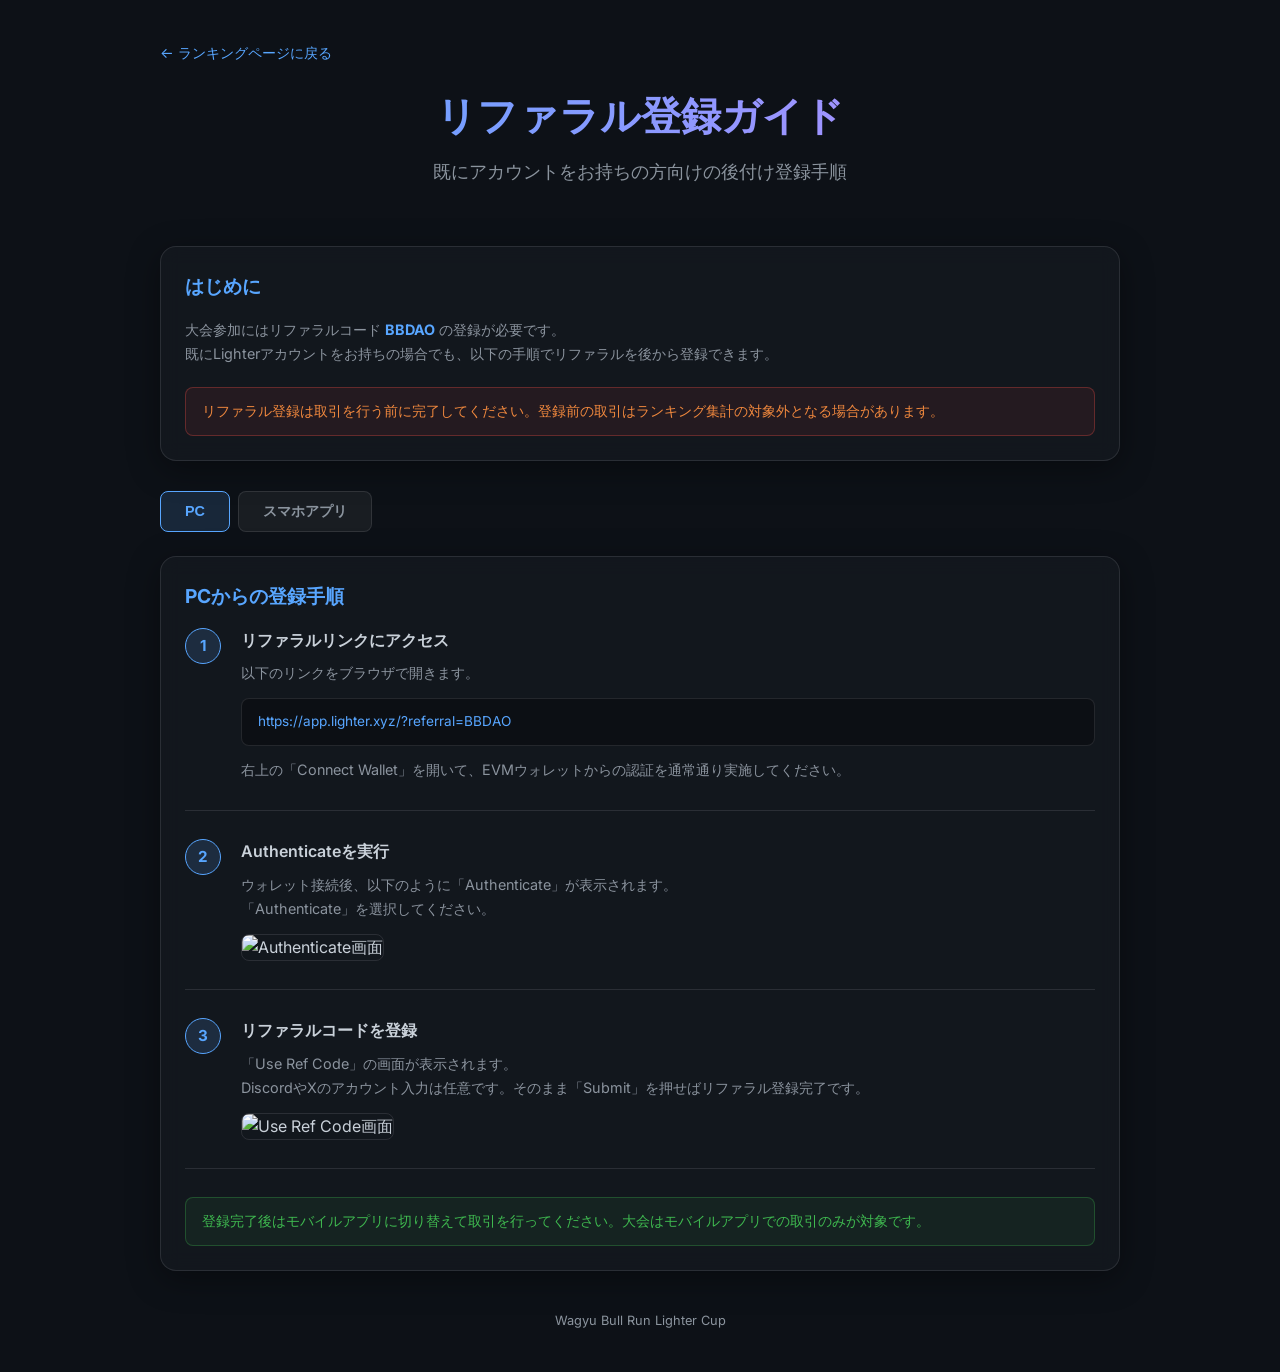
==== troubleshoot/index.html @ 031b02b6 "Add referral registration troubleshoot guide page Co-Authored-By: Claude Opus 4.6 (1M context) <nore" ====
<!DOCTYPE html>
<html lang="ja">
<head>
  <meta charset="UTF-8">
  <meta name="viewport" content="width=device-width, initial-scale=1.0">
  <title>リファラル登録ガイド - Lighter Cup</title>
  <link rel="stylesheet" href="../style.css?v=4">
  <link rel="preconnect" href="https://fonts.googleapis.com">
  <link rel="preconnect" href="https://fonts.gstatic.com" crossorigin>
  <link href="https://fonts.googleapis.com/css2?family=Inter:wght@400;600;800&display=swap" rel="stylesheet">
  <style>
    .back-link {
      display: inline-block;
      color: var(--accent-color);
      text-decoration: none;
      font-size: 0.9rem;
      margin-bottom: 20px;
      transition: opacity 0.2s;
    }
    .back-link:hover { opacity: 0.8; }

    .tab-switch {
      display: flex;
      gap: 8px;
      margin-bottom: 24px;
    }
    .tab-btn {
      background: rgba(255, 255, 255, 0.05);
      border: 1px solid var(--glass-border);
      color: var(--text-secondary);
      border-radius: 8px;
      padding: 10px 24px;
      font-size: 0.9rem;
      font-weight: 600;
      cursor: pointer;
      transition: all 0.2s;
    }
    .tab-btn:hover {
      background: rgba(255, 255, 255, 0.08);
    }
    .tab-btn.active {
      border-color: var(--accent-color);
      color: var(--accent-color);
      background: rgba(88, 166, 255, 0.15);
    }
    .tab-content { display: none; }
    .tab-content.active { display: block; }

    .step {
      display: flex;
      gap: 20px;
      align-items: flex-start;
      margin-bottom: 28px;
      padding-bottom: 28px;
      border-bottom: 1px solid var(--glass-border);
    }
    .step:last-child {
      border-bottom: none;
      margin-bottom: 0;
      padding-bottom: 0;
    }
    .step-number {
      flex-shrink: 0;
      width: 36px;
      height: 36px;
      background: rgba(88, 166, 255, 0.15);
      border: 1px solid var(--accent-color);
      border-radius: 50%;
      display: flex;
      align-items: center;
      justify-content: center;
      font-weight: 700;
      color: var(--accent-color);
      font-size: 0.95rem;
    }
    .step-body { flex: 1; min-width: 0; }
    .step-body h3 {
      font-size: 1rem;
      font-weight: 600;
      color: var(--text-primary);
      margin-bottom: 8px;
    }
    .step-body p {
      color: var(--text-secondary);
      font-size: 0.9rem;
      line-height: 1.7;
      margin-bottom: 12px;
    }
    .step-body p:last-child { margin-bottom: 0; }

    .step-img {
      width: 100%;
      max-width: 480px;
      border-radius: 8px;
      border: 1px solid var(--glass-border);
      cursor: pointer;
      transition: opacity 0.2s;
    }
    .step-img:hover { opacity: 0.85; }

    .ref-link-box {
      background: rgba(0, 0, 0, 0.3);
      border: 1px solid var(--border-color);
      border-radius: 8px;
      padding: 12px 16px;
      margin: 12px 0;
      word-break: break-all;
      font-size: 0.85rem;
    }
    .ref-link-box a {
      color: var(--accent-color);
      text-decoration: none;
    }
    .ref-link-box a:hover { text-decoration: underline; }

    .note-box {
      background: rgba(248, 81, 73, 0.08);
      border: 1px solid rgba(248, 81, 73, 0.3);
      border-radius: 8px;
      padding: 12px 16px;
      margin-top: 20px;
      font-size: 0.85rem;
      color: #f0883e;
      line-height: 1.7;
    }

    .tip-box {
      background: rgba(63, 185, 80, 0.08);
      border: 1px solid rgba(63, 185, 80, 0.3);
      border-radius: 8px;
      padding: 12px 16px;
      margin-top: 12px;
      font-size: 0.85rem;
      color: #3fb950;
      line-height: 1.7;
    }

    .app-badges {
      display: flex;
      gap: 12px;
      margin: 12px 0;
      flex-wrap: wrap;
    }
    .app-badge {
      display: inline-flex;
      align-items: center;
      gap: 6px;
      background: rgba(255, 255, 255, 0.05);
      border: 1px solid var(--glass-border);
      border-radius: 8px;
      padding: 8px 16px;
      color: var(--text-primary);
      text-decoration: none;
      font-size: 0.85rem;
      font-weight: 600;
      transition: all 0.2s;
    }
    .app-badge:hover {
      background: rgba(255, 255, 255, 0.1);
      border-color: var(--accent-color);
    }

    @media (max-width: 768px) {
      .step {
        flex-direction: column;
        gap: 12px;
      }
      .step-number {
        width: 32px;
        height: 32px;
        font-size: 0.85rem;
      }
      .tab-btn {
        flex: 1;
        text-align: center;
        padding: 10px 12px;
        font-size: 0.85rem;
      }
      .step-img {
        max-width: 320px;
      }
    }
  </style>
</head>
<body>
  <div class="container">
    <a href="../" class="back-link animate-fade-in">&larr; ランキングページに戻る</a>

    <header class="animate-fade-in">
      <h1>リファラル登録ガイド</h1>
      <p class="subtitle">既にアカウントをお持ちの方向けの後付け登録手順</p>
    </header>

    <!-- 注意事項 -->
    <div class="dashboard-card animate-fade-in" style="animation-delay: 0.1s;">
      <h2 class="section-title">はじめに</h2>
      <p style="color: var(--text-secondary); font-size: 0.9rem; line-height: 1.7;">
        大会参加にはリファラルコード <strong style="color: var(--accent-color);">BBDAO</strong> の登録が必要です。<br>
        既にLighterアカウントをお持ちの場合でも、以下の手順でリファラルを後から登録できます。
      </p>
      <div class="note-box">
        リファラル登録は取引を行う前に完了してください。登録前の取引はランキング集計の対象外となる場合があります。
      </div>
    </div>

    <!-- PC / スマホ切り替え -->
    <div class="animate-fade-in" style="animation-delay: 0.15s;">
      <div class="tab-switch">
        <button class="tab-btn active" onclick="switchTab('pc')">PC</button>
        <button class="tab-btn" onclick="switchTab('sp')">スマホアプリ</button>
      </div>
    </div>

    <!-- PC手順 -->
    <div id="tab-pc" class="tab-content active">
      <div class="dashboard-card animate-fade-in" style="animation-delay: 0.2s;">
        <h2 class="section-title">PCからの登録手順</h2>

        <div class="step">
          <div class="step-number">1</div>
          <div class="step-body">
            <h3>リファラルリンクにアクセス</h3>
            <p>以下のリンクをブラウザで開きます。</p>
            <div class="ref-link-box"><a href="https://app.lighter.xyz/?referral=BBDAO" target="_blank" rel="noopener">https://app.lighter.xyz/?referral=BBDAO</a></div>
            <p>右上の「Connect Wallet」を開いて、EVMウォレットからの認証を通常通り実施してください。</p>
          </div>
        </div>

        <div class="step">
          <div class="step-number">2</div>
          <div class="step-body">
            <h3>Authenticateを実行</h3>
            <p>ウォレット接続後、以下のように「Authenticate」が表示されます。<br>
            「Authenticate」を選択してください。</p>
            <img src="img/pc_001.png" alt="Authenticate画面" class="step-img">
          </div>
        </div>

        <div class="step">
          <div class="step-number">3</div>
          <div class="step-body">
            <h3>リファラルコードを登録</h3>
            <p>「Use Ref Code」の画面が表示されます。<br>
            DiscordやXのアカウント入力は任意です。そのまま「Submit」を押せばリファラル登録完了です。</p>
            <img src="img/pc_002.png" alt="Use Ref Code画面" class="step-img">
          </div>
        </div>

        <div class="tip-box">
          登録完了後はモバイルアプリに切り替えて取引を行ってください。大会はモバイルアプリでの取引のみが対象です。
        </div>
      </div>
    </div>

    <!-- スマホ手順 -->
    <div id="tab-sp" class="tab-content">
      <div class="dashboard-card animate-fade-in" style="animation-delay: 0.2s;">
        <h2 class="section-title">スマホアプリからの登録手順</h2>

        <div class="step">
          <div class="step-number">1</div>
          <div class="step-body">
            <h3>Lighterアプリをインストール</h3>
            <p>まだインストールしていない場合は、以下からアプリをインストールしてください。</p>
            <div class="app-badges">
              <a href="https://play.google.com/store/apps/details?id=com.zklighter.app" target="_blank" rel="noopener" class="app-badge">Android (Google Play)</a>
              <a href="https://apps.apple.com/us/app/lighter-mobile/id6752246796" target="_blank" rel="noopener" class="app-badge">iOS (App Store)</a>
            </div>
            <img src="img/app_001.png" alt="アプリインストール画面" class="step-img">
          </div>
        </div>

        <div class="step">
          <div class="step-number">2</div>
          <div class="step-body">
            <h3>リファラルリンクにアクセス</h3>
            <p>スマホのブラウザで以下のリンクを開くと、自動的にLighterアプリが起動します。</p>
            <div class="ref-link-box"><a href="https://app.lighter.xyz/?referral=BBDAO" target="_blank" rel="noopener">https://app.lighter.xyz/?referral=BBDAO</a></div>
          </div>
        </div>

        <div class="step">
          <div class="step-number">3</div>
          <div class="step-body">
            <h3>Authenticateを実行</h3>
            <p>PCと同様に「Authenticate」が表示されます。<br>
            認証済みのEVMウォレットアプリを開いて認証してください。</p>
            <img src="img/app_002.png" alt="スマホAuthenticate画面" class="step-img">
          </div>
        </div>

        <div class="step">
          <div class="step-number">4</div>
          <div class="step-body">
            <h3>リファラルコードを登録</h3>
            <p>認証が完了すると「USE A REFERRAL CODE」が表示されます。<br>
            リファラルコードが入力されていることを確認して登録を完了してください。</p>
            <img src="img/app_003.png" alt="USE A REFERRAL CODE画面" class="step-img">
          </div>
        </div>

        <div class="tip-box">
          登録完了後はそのままアプリ上で取引を開始できます。大会はモバイルアプリでの取引のみが対象です。
        </div>
      </div>
    </div>

    <footer class="animate-fade-in" style="text-align: center; color: var(--text-secondary); font-size: 0.8rem; margin-top: 40px; animation-delay: 0.5s;">
      Wagyu Bull Run Lighter Cup
    </footer>
  </div>

  <!-- 画像拡大モーダル -->
  <div id="img-modal" class="modal-overlay" onclick="this.classList.remove('active')">
    <img id="img-modal-src" src="" alt="拡大画像" class="modal-image">
  </div>

  <script>
    function switchTab(tab) {
      document.querySelectorAll('.tab-content').forEach(el => el.classList.remove('active'));
      document.querySelectorAll('.tab-btn').forEach(el => el.classList.remove('active'));
      document.getElementById('tab-' + tab).classList.add('active');
      event.currentTarget.classList.add('active');
    }

    document.querySelectorAll('.step-img').forEach(img => {
      img.addEventListener('click', () => {
        document.getElementById('img-modal-src').src = img.src;
        document.getElementById('img-modal').classList.add('active');
      });
    });
  </script>
</body>
</html>
---- style.css ----
:root {
  --bg-color: #0d1117;
  --card-bg: rgba(22, 27, 34, 0.7);
  --accent-color: #58a6ff;
  --text-primary: #c9d1d9;
  --text-secondary: #8b949e;
  --success: #3fb950;
  --border-color: rgba(240, 246, 252, 0.1);
  --glass-border: rgba(255, 255, 255, 0.1);
}

* {
  box-sizing: border-box;
  margin: 0;
  padding: 0;
}

body {
  font-family: 'Inter', -apple-system, BlinkMacSystemFont, "Segoe UI", Roboto, Helvetica, Arial, sans-serif;
  background-color: var(--bg-color);
  color: var(--text-primary);
  line-height: 1.6;
  overflow-x: hidden;
}

.container {
  max-width: 1000px;
  margin: 0 auto;
  padding: 40px 20px;
}

header {
  text-align: center;
  margin-bottom: 60px;
}

h1 {
  font-size: 2.5rem;
  font-weight: 800;
  background: linear-gradient(90deg, #58a6ff, #bc8cff);
  -webkit-background-clip: text;
  -webkit-text-fill-color: transparent;
  margin-bottom: 10px;
}

p.subtitle {
  color: var(--text-secondary);
  font-size: 1.1rem;
}

.dashboard-card {
  background: var(--card-bg);
  backdrop-filter: blur(10px);
  -webkit-backdrop-filter: blur(10px);
  border: 1px solid var(--glass-border);
  border-radius: 16px;
  padding: 24px;
  box-shadow: 0 8px 32px 0 rgba(0, 0, 0, 0.37);
  margin-bottom: 30px;
}

.controls {
  display: flex;
  gap: 12px;
  margin-bottom: 30px;
}

input[type="text"] {
  flex: 1;
  background: rgba(0, 0, 0, 0.3);
  border: 1px solid var(--border-color);
  border-radius: 8px;
  padding: 12px 16px;
  color: #fff;
  font-size: 1rem;
  transition: border-color 0.2s;
}

input[type="text"]:focus {
  border-color: var(--accent-color);
  outline: none;
}

button {
  background: var(--accent-color);
  color: #fff;
  border: none;
  border-radius: 8px;
  padding: 12px 24px;
  font-weight: 600;
  cursor: pointer;
  transition: opacity 0.2s, transform 0.1s;
}

button:hover {
  opacity: 0.9;
}

button:active {
  transform: scale(0.98);
}

.leaderboard-table {
  width: 100%;
  border-collapse: separate;
  border-spacing: 0 8px;
}

.leaderboard-table th {
  text-align: left;
  padding: 12px 16px;
  color: var(--text-secondary);
  font-weight: 600;
  font-size: 0.9rem;
  text-transform: uppercase;
  letter-spacing: 0.05em;
}

.leaderboard-table tr {
  background: rgba(255, 255, 255, 0.03);
  transition: transform 0.2s, background 0.2s;
}

.leaderboard-table tr:hover {
  background: rgba(255, 255, 255, 0.06);
  transform: translateX(4px);
}

.leaderboard-table td {
  padding: 16px;
  border-top: 1px solid var(--glass-border);
  border-bottom: 1px solid var(--glass-border);
}

.leaderboard-table td:first-child {
  border-left: 1px solid var(--glass-border);
  border-top-left-radius: 8px;
  border-bottom-left-radius: 8px;
  font-weight: bold;
  color: var(--accent-color);
}

.leaderboard-table td:last-child {
  border-right: 1px solid var(--glass-border);
  border-top-right-radius: 8px;
  border-bottom-right-radius: 8px;
}

.roi-positive { color: var(--success); }
.roi-negative { color: #f85149; }
.baseline-warn { color: #f85149; }

/* 入賞圏ハイライト */
.leaderboard-table tr.rank-prize {
  background: rgba(88, 166, 255, 0.08);
}

.leaderboard-table tr.rank-prize:hover {
  background: rgba(88, 166, 255, 0.14);
}

.leaderboard-table tr.rank-prize td:first-child {
  border-left: 2px solid var(--accent-color);
}

/* ページネーションタブ */
.page-tabs {
  display: flex;
  gap: 6px;
  margin-bottom: 12px;
  flex-wrap: wrap;
}

.page-tab {
  background: rgba(255, 255, 255, 0.05);
  border: 1px solid var(--glass-border);
  color: var(--text-secondary);
  border-radius: 6px;
  padding: 5px 12px;
  font-size: 0.8rem;
  font-weight: 600;
  cursor: pointer;
  transition: all 0.2s;
}

.page-tab:hover {
  background: rgba(255, 255, 255, 0.08);
}

.page-tab--active {
  border-color: var(--accent-color);
  color: var(--accent-color);
  background: rgba(88, 166, 255, 0.1);
}

/* ボリューム条件達成バッジ */
.qualify-badge {
  font-size: 0.8em;
  vertical-align: middle;
}

.section-title {
  font-size: 1.2rem;
  font-weight: 700;
  color: var(--accent-color);
  margin-bottom: 16px;
}

.status-bar {
  display: flex;
  align-items: center;
  gap: 12px;
  margin-bottom: 20px;
}

.status {
  font-size: 0.9rem;
  color: var(--text-secondary);
}

.refresh-btn {
  background: rgba(255, 255, 255, 0.05);
  border: 1px solid var(--glass-border);
  color: var(--text-secondary);
  border-radius: 6px;
  padding: 4px 12px;
  font-size: 0.8rem;
  cursor: pointer;
  transition: all 0.2s;
  white-space: nowrap;
}

.refresh-btn:hover {
  background: rgba(255, 255, 255, 0.1);
  color: var(--text-primary);
}

/* Info / Rules */
.info-list {
  list-style: none;
  padding: 0;
  margin: 0 0 8px 0;
}

.info-list li {
  padding: 4px 0;
  color: var(--text-primary);
}

.info-list li::before {
  content: "・";
  color: var(--accent-color);
}

.info-list a {
  color: var(--accent-color);
  text-decoration: none;
}

.info-list a:hover {
  text-decoration: underline;
}

.info-note {
  color: #f0883e;
  font-size: 0.85rem;
  margin-top: 4px;
}

.rules-section {
  font-size: 0.78rem;
  color: var(--text-secondary);
}

.rules-list {
  list-style: none;
  padding: 0;
  margin: 0;
}

.rules-list li {
  padding: 3px 0;
  line-height: 1.5;
}

.rules-list li::before {
  content: "・";
  color: var(--text-secondary);
}

.rules-list a {
  color: var(--accent-color);
  text-decoration: underline;
}

.rules-list a:hover {
  color: #79bbff;
}

/* Reward Table */
.tier-tabs {
  display: flex;
  gap: 8px;
  margin-bottom: 16px;
  flex-wrap: wrap;
}

.tier-tab {
  background: rgba(255, 255, 255, 0.05);
  border: 1px solid var(--glass-border);
  color: var(--text-secondary);
  border-radius: 8px;
  padding: 8px 16px;
  font-size: 0.85rem;
  font-weight: 600;
  cursor: pointer;
  transition: all 0.2s;
}

.tier-tab:hover {
  background: rgba(255, 255, 255, 0.08);
}

/* ティア色: 50M以上=赤, 30M以上=緑, 30M未満=青 */
.tier-tab--red   { border-color: #f85149; color: #f85149; }
.tier-tab--green { border-color: #3fb950; color: #3fb950; }
.tier-tab--blue  { border-color: #58a6ff; color: #58a6ff; }

.tier-tab--red:hover   { background: rgba(248, 81, 73, 0.1); }
.tier-tab--green:hover { background: rgba(63, 185, 80, 0.1); }
.tier-tab--blue:hover  { background: rgba(88, 166, 255, 0.1); }

.tier-tab--red.tier-tab--active   { background: rgba(248, 81, 73, 0.15); }
.tier-tab--green.tier-tab--active { background: rgba(63, 185, 80, 0.15); }
.tier-tab--blue.tier-tab--active  { background: rgba(88, 166, 255, 0.15); }

.tier-tab--red.tier-tab--selected   { background: rgba(248, 81, 73, 0.3); color: #fff; }
.tier-tab--green.tier-tab--selected { background: rgba(63, 185, 80, 0.3); color: #fff; }
.tier-tab--blue.tier-tab--selected  { background: rgba(88, 166, 255, 0.3); color: #fff; }

.reward-pair {
  display: grid;
  grid-template-columns: 1fr 1fr;
  gap: 20px;
}

.reward-col h3 {
  font-size: 0.9rem;
  font-weight: 600;
  color: var(--text-primary);
  margin-bottom: 8px;
}

.reward-table {
  width: 100%;
  border-collapse: collapse;
  font-size: 0.85rem;
}

.reward-table th {
  text-align: left;
  padding: 6px 10px;
  color: var(--text-secondary);
  font-weight: 600;
  font-size: 0.78rem;
  text-transform: uppercase;
  letter-spacing: 0.04em;
  border-bottom: 1px solid var(--glass-border);
}

.reward-table td {
  padding: 6px 10px;
  border-bottom: 1px solid rgba(255, 255, 255, 0.04);
}

.reward-table td:first-child {
  color: var(--accent-color);
  font-weight: 600;
  width: 50px;
}

/* Banner */
.banner-thumb {
  width: 100%;
  max-width: 450px;
  display: block;
  margin: 0 auto;
  border-radius: 8px;
  cursor: pointer;
  transition: opacity 0.2s;
}

.banner-thumb:hover {
  opacity: 0.85;
}

.modal-overlay {
  display: none;
  position: fixed;
  inset: 0;
  background: rgba(0, 0, 0, 0.85);
  z-index: 1000;
  justify-content: center;
  align-items: center;
  cursor: pointer;
}

.modal-overlay.active {
  display: flex;
}

.modal-image {
  max-width: 90vw;
  max-height: 90vh;
  border-radius: 8px;
}

/* Animations */
@keyframes fadeIn {
  from { opacity: 0; transform: translateY(10px); }
  to { opacity: 1; transform: translateY(0); }
}

.animate-fade-in {
  animation: fadeIn 0.5s ease-out forwards;
}

/* Mobile Responsiveness */
@media (max-width: 768px) {
  .container {
    padding: 20px 10px;
  }

  h1 {
    font-size: 1.8rem;
  }

  p.subtitle {
    font-size: 0.9rem;
  }

  .controls {
    flex-direction: column;
    gap: 8px;
  }

  button {
    width: 100%;
  }

  .dashboard-card {
    padding: 16px;
  }

  /* Table responsive wrapper */
  .table-responsive {
    overflow-x: auto;
    -webkit-overflow-scrolling: touch;
    margin: 0 -16px; /* Offset card padding */
    padding: 0 16px;
  }

  .leaderboard-table th, 
  .leaderboard-table td {
    padding: 12px 10px;
    font-size: 0.85rem;
    white-space: nowrap; /* Prevent wrapping in cells */
  }

  .leaderboard-table td:first-child {
    padding-left: 16px;
  }

  .tier-tabs {
    gap: 6px;
  }

  .tier-tab {
    font-size: 0.75rem;
    padding: 6px 10px;
  }

  .reward-pair {
    grid-template-columns: 1fr;
    gap: 16px;
  }

  .reward-table th,
  .reward-table td {
    padding: 5px 8px;
    font-size: 0.8rem;
  }

  .page-tab {
    font-size: 0.72rem;
    padding: 4px 8px;
  }
}
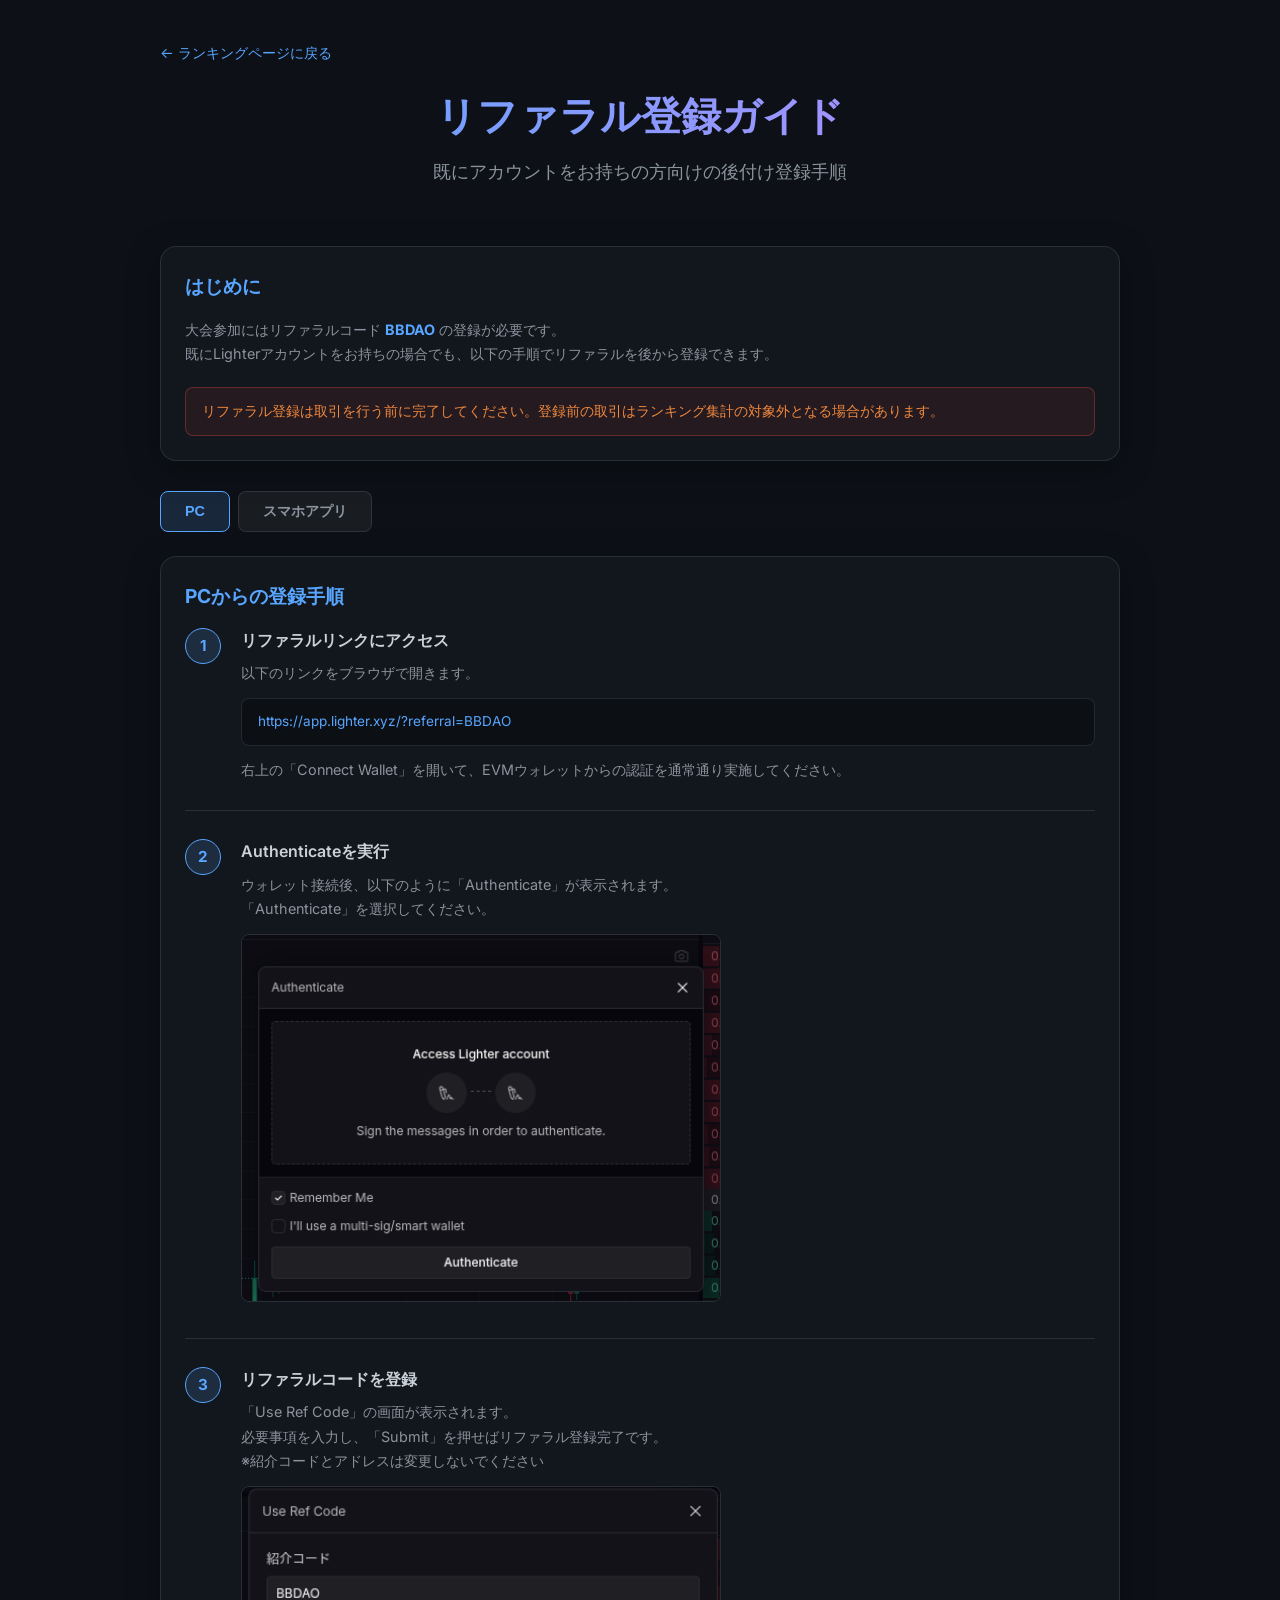
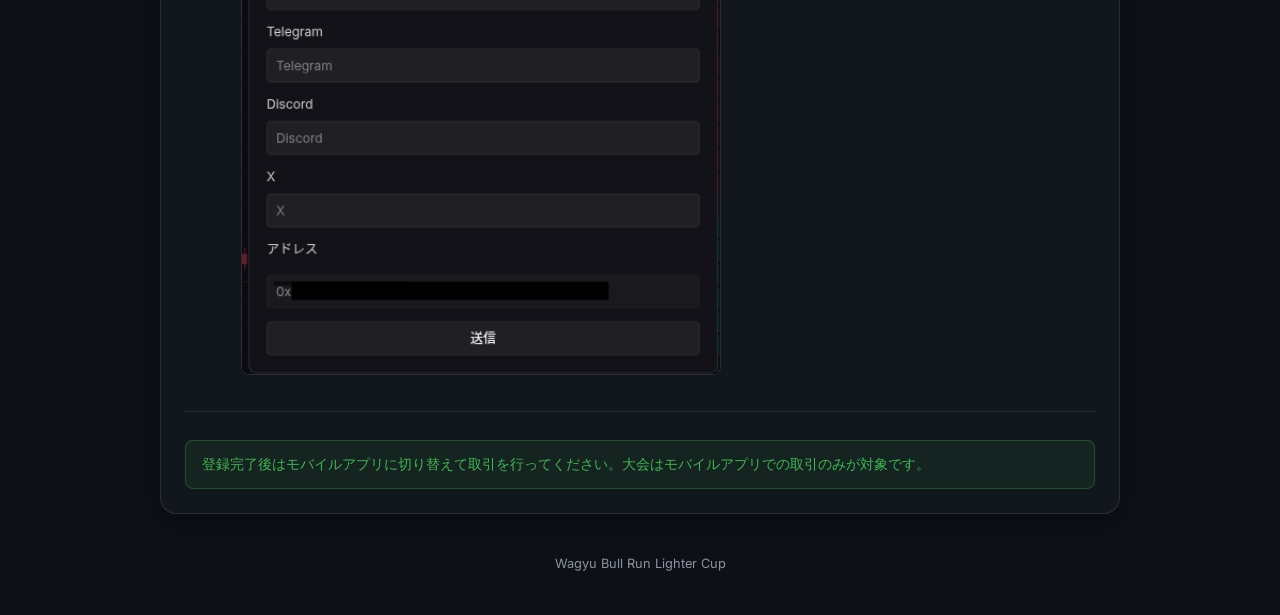
==== commit 4bf21837: "トラブルシュートガイドの説明文とスクリーンショットを更新 Co-Authored-By: Claude Opus 4.6 (1M context) <noreply@anthropic.com>" ====
--- a/troubleshoot/index.html
+++ b/troubleshoot/index.html
@@ -241,7 +241,8 @@
           <div class="step-body">
             <h3>リファラルコードを登録</h3>
             <p>「Use Ref Code」の画面が表示されます。<br>
-            DiscordやXのアカウント入力は任意です。そのまま「Submit」を押せばリファラル登録完了です。</p>
+            必要事項を入力し、「Submit」を押せばリファラル登録完了です。<br>
+            ※紹介コードとアドレスは変更しないでください</p>
             <img src="img/pc_002.png" alt="Use Ref Code画面" class="step-img">
           </div>
         </div>
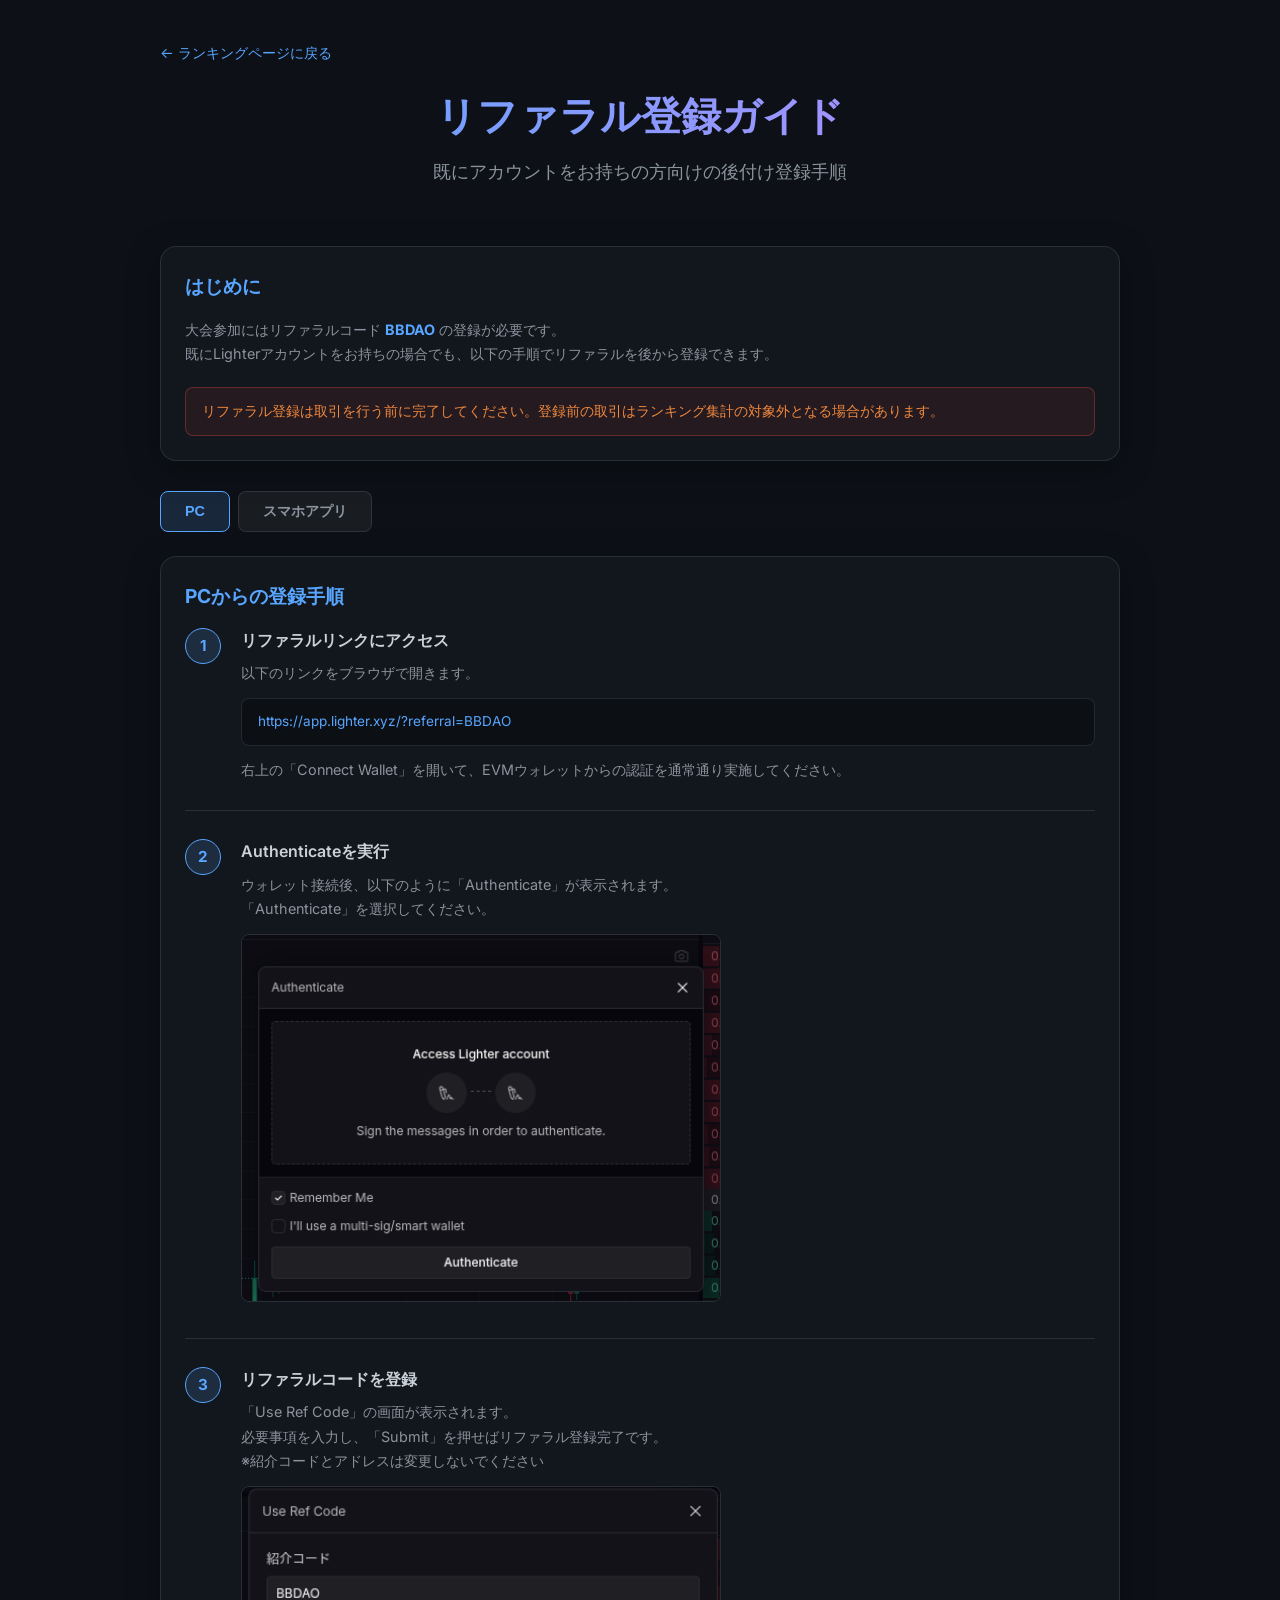
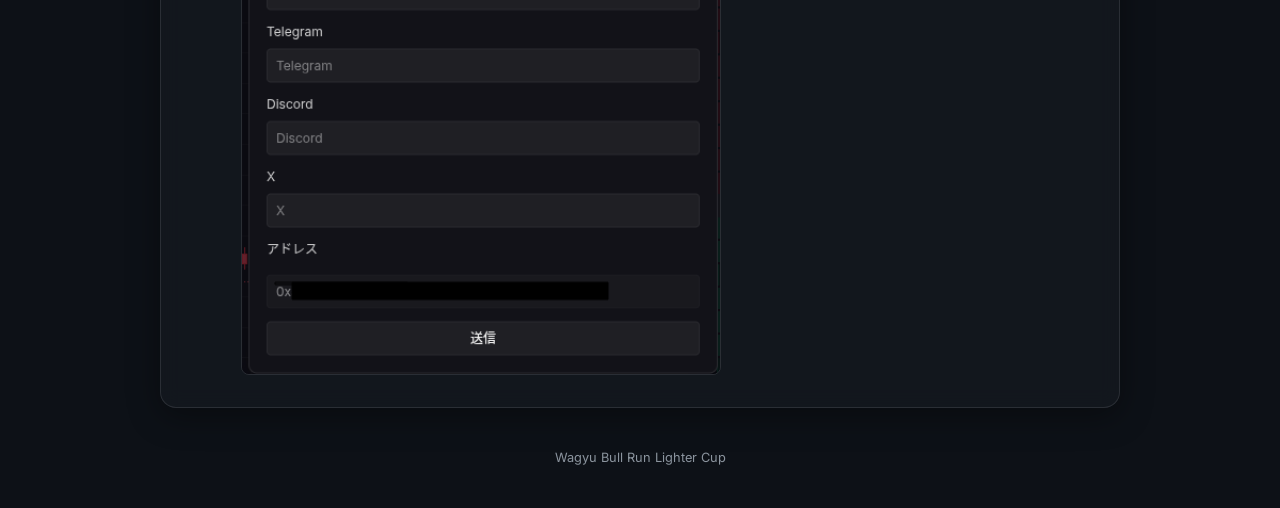
==== commit ee735b4e: "取引条件からモバイルアプリ限定の記載を削除 Co-Authored-By: Claude Opus 4.6 (1M context) <noreply@anthropic.com>" ====
--- a/troubleshoot/index.html
+++ b/troubleshoot/index.html
@@ -246,10 +246,6 @@
             <img src="img/pc_002.png" alt="Use Ref Code画面" class="step-img">
           </div>
         </div>
-
-        <div class="tip-box">
-          登録完了後はモバイルアプリに切り替えて取引を行ってください。大会はモバイルアプリでの取引のみが対象です。
-        </div>
       </div>
     </div>
 
@@ -298,10 +294,6 @@
             リファラルコードが入力されていることを確認して登録を完了してください。</p>
             <img src="img/app_003.png" alt="USE A REFERRAL CODE画面" class="step-img">
           </div>
-        </div>
-
-        <div class="tip-box">
-          登録完了後はそのままアプリ上で取引を開始できます。大会はモバイルアプリでの取引のみが対象です。
         </div>
       </div>
     </div>
